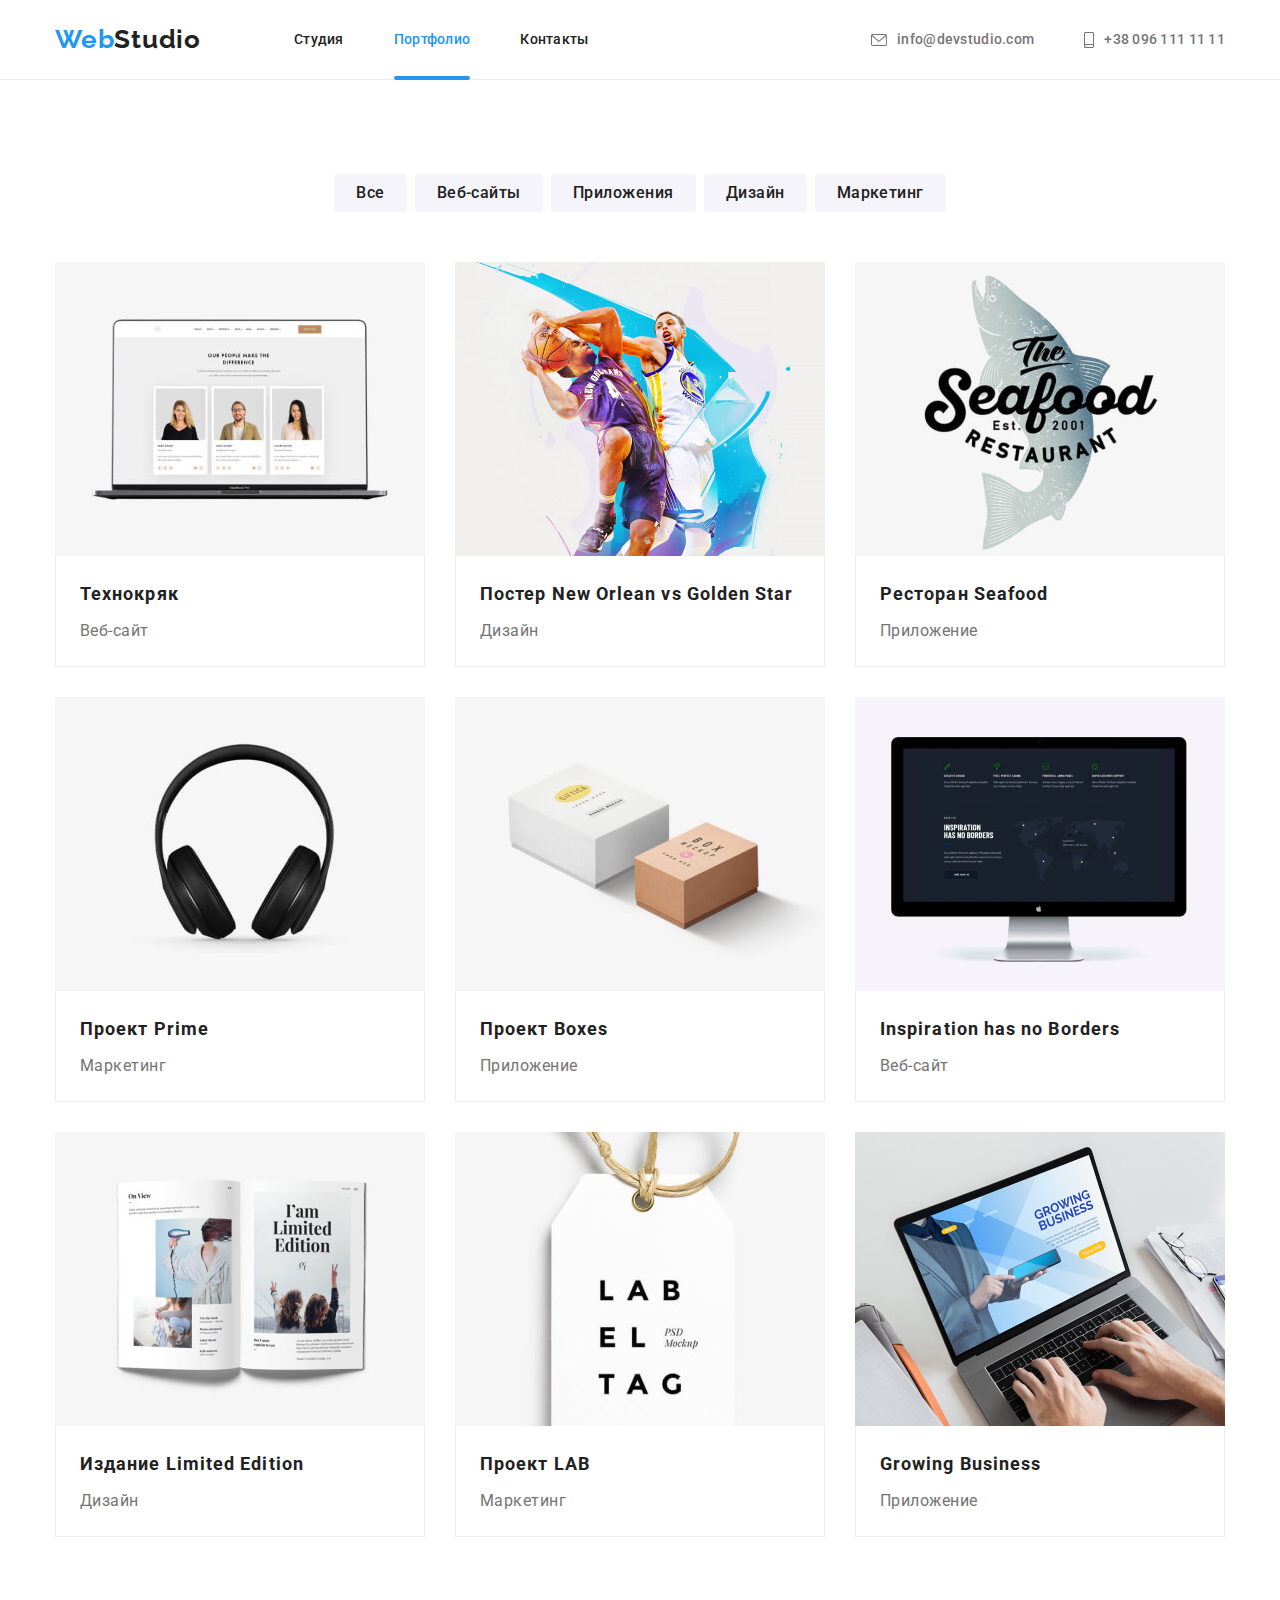
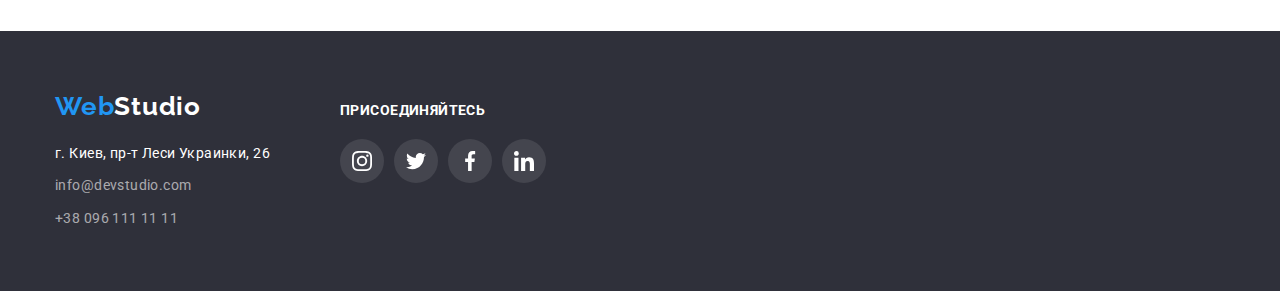
==== portfolio.html @ 80d7bf83 "Add files via upload" ====
<!DOCTYPE html>
<html lang="ru">

<head>
    <meta charset="UTF-8">
    <meta http-equiv="X-UA-Compatible" content="IE=edge">
    <meta name="viewport" content="width=device-width, initial-scale=1.0">
    <link rel="preconnect" href="https://fonts.googleapis.com">
    <link rel="preconnect" href="https://fonts.gstatic.com" crossorigin>
    <link
        href="https://fonts.googleapis.com/css2?family=Raleway:wght@700&family=Roboto:wght@400;500;700;900&display=swap"
        rel="stylesheet">
    <link rel="stylesheet"
        href="https://cdnjs.cloudflare.com/ajax/libs/modern-normalize/1.1.0/modern-normalize.min.css">
    <link rel="stylesheet" href="./css/styles.css">
    <title>Portfolio</title>
</head>

<body>

    <!-- Шапка сайта -->

    <Header class="header-border">
        <div class="container header-box">
            <a class="logo" href="./index.html">Web<span class="header-logo-studio">Studio</span></a>

            <!-- Навигация -->

            <nav class="navigation">
                <ul class="nav-list">
                    <li class="nav-list-item"><a class="navigate" href="./index.html">Студия</a></li>
                    <li class="nav-list-item"><a class="navigate current-portfolio"
                            href="./portfolio.html">Портфолио</a></li>
                    <li class="nav-list-item"><a class="navigate" href="./contacts.html">Контакты</a></li>
                </ul>
            </nav>
            <ul class="header-list">
                <li class="header-list-item">
                    <a class="header-mail" href="mailto:info@devstudio.com">info@devstudio.com
                        <svg class="header-icon-mail" width="16" height="12">
                            <use href="./images/icons.svg#envelope"></use>
                        </svg>
                    </a>
                </li>
                <li class="header-list-item">
                    <a class="header-tel" href="tel:+380961111111">+38 096 111 11 11
                        <svg class="header-icon-phone" width="10" height="16">
                            <use href="./images/icons.svg#smartphone"></use>
                        </svg>
                    </a>
                </li>
            </ul>
        </div>
    </Header>

    <!-- Основной контент -->

    <main>

        <section class="section">

            <!-- Кнопки -->
            <div class="container">
                <!-- скрытый заголовок -->
                <h1 class="portfolio-title">Портфолио наших работ</h1>

                <ul class="portfolio-filter">
                    <li class="portfolio-filter-item"><button class="filter-button" type="button">Все</button></li>
                    <li class="portfolio-filter-item"><button class="filter-button" type="button">Веб-сайты</button>
                    </li>
                    <li class="portfolio-filter-item"><button class="filter-button" type="button">Приложения</button>
                    </li>
                    <li class="portfolio-filter-item"><button class="filter-button" type="button">Дизайн</button></li>
                    <li class="portfolio-filter-item"><button class="filter-button" type="button">Маркетинг</button>
                    </li>
                </ul>

                <!-- Карточки -->

                <ul class="portfolio-cards">
                    <li class="portfolio-cards-item">
                        <a class="portfolio-card" href="">
                            <div class="portfolio-overlay-container">
                                <img src="./images/portfolio/technokryak.jpg" alt="Ноутбук с примером сайта" width="370"
                                    height="294">
                                <div class="card-overlay">
                                    <p class="portfolio-overlay-text">Ресурс предлагает комплексные предложения с разным
                                        уровнем функционала и сервисов.
                                        Все это позволит посетителю получить исчерпывающие сведения о компании или
                                        частном
                                        лице.
                                    </p>
                                </div>
                            </div>
                            <div class="portfolio-card-text-container">
                                <h2 class="card-title">Технокряк</h2>
                                <p class="card-text">Веб-сайт</p>
                            </div>
                        </a>
                    </li>

                    <li class="portfolio-cards-item">
                        <a class="portfolio-card" href="">
                            <div class="portfolio-overlay-container">
                                <img src="./images/portfolio/basketballists.jpg"
                                    alt="Баскетболисты в прыжке. Идёт борьба за мяч" width="370" height="294">
                                <div class="card-overlay">
                                    <p class="portfolio-overlay-text">Ресурс предлагает комплексные предложения с разным
                                        уровнем функционала и сервисов.
                                        Все это позволит посетителю получить исчерпывающие сведения о компании или
                                        частном
                                        лице.
                                    </p>
                                </div>
                            </div>
                            <div class="portfolio-card-text-container">
                                <h2 class="card-title">Постер New Orlean vs Golden Star</h2>
                                <p class="card-text">Дизайн</p>
                            </div>
                        </a>
                    </li>

                    <li class="portfolio-cards-item">
                        <a class="portfolio-card" href="">
                            <div class="portfolio-overlay-container">
                                <img src="./images/portfolio/seafood.jpg"
                                    alt="Крупная рыба и название ресторана &#34;Seafood&#34;" width="370" height="294">
                                <div class="card-overlay">
                                    <p class="portfolio-overlay-text">Ресурс предлагает комплексные предложения с разным
                                        уровнем функционала и сервисов.
                                        Все это позволит посетителю получить исчерпывающие сведения о компании или
                                        частном
                                        лице.
                                    </p>
                                </div>
                            </div>
                            <div class="portfolio-card-text-container">
                                <h2 class="card-title">Ресторан Seafood</h2>
                                <p class="card-text">Приложение</p>
                            </div>
                        </a>
                    </li>

                    <li class="portfolio-cards-item">
                        <a class="portfolio-card" href="">
                            <div class="portfolio-overlay-container">
                                <img src="./images/portfolio/headphones.jpg" alt="Наушники" width="370" height="294">
                                <div class="card-overlay">
                                    <p class="portfolio-overlay-text">Ресурс предлагает комплексные предложения с разным
                                        уровнем функционала и сервисов.
                                        Все это позволит посетителю получить исчерпывающие сведения о компании или
                                        частном
                                        лице.
                                    </p>
                                </div>
                            </div>
                            <div class="portfolio-card-text-container">
                                <h2 class="card-title">Проект Prime</h2>
                                <p class="card-text">Маркетинг</p>
                            </div>
                        </a>
                    </li>

                    <li class="portfolio-cards-item">
                        <a class="portfolio-card" href="">
                            <div class="portfolio-overlay-container">
                                <img src="./images/portfolio/boxes.jpg" alt="Две картонные коробки - белая и коричневая"
                                    width="370" height="294">
                                <div class="card-overlay">
                                    <p class="portfolio-overlay-text">Ресурс предлагает комплексные предложения с разным
                                        уровнем функционала и сервисов.
                                        Все это позволит посетителю получить исчерпывающие сведения о компании или
                                        частном
                                        лице.
                                    </p>
                                </div>
                            </div>
                            <div class="portfolio-card-text-container">
                                <h2 class="card-title">Проект Boxes</h2>
                                <p class="card-text">Приложение</p>
                            </div>
                        </a>
                    </li>

                    <li class="portfolio-cards-item">
                        <a class="portfolio-card" href="">
                            <div class="portfolio-overlay-container">
                                <img src="./images/portfolio/monitor.jpg" alt="Компьютерный монитор с примером сайта"
                                    width="370" height="294">
                                <div class="card-overlay">
                                    <p class="portfolio-overlay-text">Ресурс предлагает комплексные предложения с разным
                                        уровнем функционала и сервисов.
                                        Все это позволит посетителю получить исчерпывающие сведения о компании или
                                        частном
                                        лице.
                                    </p>
                                </div>
                            </div>
                            <div class="portfolio-card-text-container">
                                <h2 class="card-title">Inspiration has no Borders</h2>
                                <p class="card-text">Веб-сайт</p>
                            </div>
                        </a>
                    </li>

                    <li class="portfolio-cards-item">
                        <a class="portfolio-card" href="">
                            <div class="portfolio-overlay-container">
                                <img src="./images/portfolio/book.jpg" alt="Открытая книга с картинками и текстом"
                                    width="370" height="294">
                                <div class="card-overlay">
                                    <p class="portfolio-overlay-text">Ресурс предлагает комплексные предложения с разным
                                        уровнем функционала и сервисов.
                                        Все это позволит посетителю получить исчерпывающие сведения о компании или
                                        частном
                                        лице.
                                    </p>
                                </div>
                            </div>
                            <div class="portfolio-card-text-container">
                                <h2 class="card-title">Издание Limited Edition</h2>
                                <p class="card-text">Дизайн</p>
                            </div>
                        </a>
                    </li>

                    <li class="portfolio-cards-item">
                        <a class="portfolio-card" href="">
                            <div class="portfolio-overlay-container">
                                <img src="./images/portfolio/label.jpg" alt="Бирка с названием бренда &#34;LAB&#34;"
                                    width="370" height="294">
                                <div class="card-overlay">
                                    <p class="portfolio-overlay-text">Ресурс предлагает комплексные предложения с разным
                                        уровнем функционала и сервисов.
                                        Все это позволит посетителю получить исчерпывающие сведения о компании или
                                        частном
                                        лице.
                                    </p>
                                </div>
                            </div>
                            <div class="portfolio-card-text-container">
                                <h2 class="card-title">Проект LAB</h2>
                                <p class="card-text">Маркетинг</p>
                            </div>
                        </a>
                    </li>

                    <li class="portfolio-cards-item">
                        <a class="portfolio-card" href="">
                            <div class="portfolio-overlay-container">
                                <img src="./images/portfolio/notebookwithapp.jpg"
                                    alt="Ноутбук. На экране пример приложения" width="370" height="294">
                                <div class="card-overlay">
                                    <p class="portfolio-overlay-text">Ресурс предлагает комплексные предложения с разным
                                        уровнем функционала и сервисов.
                                        Все это позволит посетителю получить исчерпывающие сведения о компании или
                                        частном
                                        лице.
                                    </p>
                                </div>
                            </div>
                            <div class="portfolio-card-text-container">
                                <h2 class="card-title">Growing Business</h2>
                                <p class="card-text">Приложение</p>
                            </div>
                        </a>
                    </li>
                </ul>
            </div>
        </section>

    </main>

    <!-- Футер -->

    <footer class="footer">
        <div class="container footer-flex">
            <div>
                <a class="footer-logo" href="./index.html">Web<span class="footer-logo-studio">Studio</span></a>
                <!-- <img src="./images/Footer-bg.jpg" alt="Задний фон футера" width="1600"> -->
                <address>
                    <ul class="footer-list">
                        <li class="footer-list-item"><a class="location" href="https://goo.gl/maps/4drAFhD1oQaZ1hP96"
                                target="_blank">г.
                                Киев, пр-т
                                Леси
                                Украинки, 26</a>
                        </li>
                        <li class="footer-list-item"><a class="mail-footer"
                                href="mailto:info@devstudio.com">info@devstudio.com</a></li>
                        <li class="footer-list-item"><a class="tel-footer" href="tel:+380961111111">+38 096 111 11
                                11</a>
                        </li>
                    </ul>
                </address>
            </div>
            <div class="footer-join">
                <p class="footer-join-text">Присоединяйтесь</p>
                <ul class="footer-social-list">
                    <li>
                        <a class="footer-social-link" href="">
                            <svg width="20" height="20">
                                <use href="./images/icons.svg#instagram-footer"></use>
                            </svg>
                        </a>
                    </li>
                    <li>
                        <a class="footer-social-link" href="">
                            <svg width="20" height="20">
                                <use href="./images/icons.svg#twitter-footer"></use>
                            </svg>
                        </a>
                    </li>
                    <li>
                        <a class="footer-social-link" href="">
                            <svg width="20" height="20">
                                <use href="./images/icons.svg#facebook-footer"></use>
                            </svg>
                        </a>
                    </li>
                    <li>
                        <a class="footer-social-link" href="">
                            <svg width="20" height="20">
                                <use href="./images/icons.svg#linkedin-footer"></use>
                            </svg>
                        </a>
                    </li>
                </ul>
            </div>
        </div>

    </footer>
</body>

</html>
---- css/styles.css ----
:root {
    --main-text-color: #212121;
    --second-text-color: #757575;
    --third-text-color: #ffffff;
    --color-logo: #2196F3;

    --border-color: 1px solid #EEEEEE;
    --border-color-hover: #2196F3;

    --bg-color-main: #2F303A;
    --bg-color-second: #F5F4FA;
    --bg-color-third: #ffffff;
    --bg-color-hero: #c4c4c4;
    --bg-color-footer-social: rgba(255, 255, 255, 0.1);

    --hover-color: #2196F3;
    --focus-color: #2196F3;
    
    --hero-button-color: #2196F3;
    --hero-button-hover-color: #188CE8;
    --hero-button-focus-color: #188CE8;
    
    --second-text-color-buttons: #ffffff;
    --bg-color-filter-buttons: #F5F4FA;

    --main-font: 'Roboto';
    --logo-font: 'Raleway';

    --icon-fill-color: #AFB1B8;
    --icon-hover-fill-color: #ffffff;

    --transition-timing-function: cubic-bezier(0.4, 0, 0.2, 1);

}

h1, h2, h3, p {
   margin: 0;
}

ul, ol {
    margin: 0;
    padding-left: 0;
    list-style: none;
}

body {
    font-family: var(--main-font), sans-serif;
    color: var(--main-text-color);

    /* padding-top: 80px; */
}

img {
    max-width: 100%;
    height: auto;
    display: block;
}

/* Header */

.header-border {
    background-color: #ffffff;
    border-bottom: 1px solid #ECECEC;

    /* position: fixed;
    width: 100%;
    top: 0;
    left: 0;
    z-index: 1; */

    /* opacity: 0.5; */
}

.container {
    width: 1200px;
    
    padding-left: 15px;
    padding-right: 15px;
    margin-left: auto;
    margin-right: auto;

    /* outline: 1px solid blue; */
}

.header-box {
    display: flex;
}

.navigation {
    margin-left: 93px;
}

.nav-list {
    display: flex;
    
    margin-top: 0;
    margin-bottom: 0;
    padding-left: 0;
}

.nav-list-item {
    position: relative;
}

.nav-list .nav-list-item + .nav-list-item {
    margin-left: 50px;
}


.logo {
    font-family: var(--logo-font);
    font-weight: 700;
    font-size: 26px;
    line-height: 1.19;
    letter-spacing: 0.03em;
    color: var(--color-logo);
    text-decoration: none;

    padding-top: 24px;
    padding-bottom: 24px;
}

.header-logo-studio {
    color: var(--main-text-color);
    text-decoration: none;
}

.navigate {
    font-weight: 500;
    font-size: 14px;
    line-height: 1.14;
    letter-spacing: 0.02em;
    color: var(--main-text-color);
    text-decoration: none;

    display: block;
    padding-top: 32px;
    padding-bottom: 31px;

    transition:
    color 250ms var(--transition-timing-function);
}

.navigate:hover {
    color: var(--hover-color);
}

.navigate:focus {
    color: var(--focus-color);
}

.current-studio {
    color: var(--hover-color);
}

.current-studio::after {
    content: "";

    position: absolute;
    bottom: -1px;
    left: 0;

    display: block;
    width: 100%;
    height: 4px;
               
    background: var(--hover-color);
    border-radius: 2px;
}

.header-list {
    display: flex;

    padding-left: 0;
    margin-top: 0;
    margin-right: 0;
    margin-bottom: 0;
    margin-left: auto;
}

.header-list-item+.header-list-item {
    margin-left: 50px;
}

.header-mail {
    display: flex;
    flex-direction: row-reverse;
    align-content: center;
    font-weight: 500;
    font-size: 14px;
    line-height: 1.14;
    letter-spacing: 0.02em;
    color: var(--second-text-color);
    text-decoration: none;

    padding-top: 32px;
    padding-bottom: 31px;

    transition:
    color 250ms var(--transition-timing-function);
}

.header-icon-mail {
    fill: currentColor;
    align-self: center;
    justify-self: center;
        
    margin-right: 10px;
}

.header-icon-phone {
    fill: currentColor;
    margin-right: 10px;
}

.header-mail:hover {
    color: var(--hover-color);
}

.header-mail:focus {
    color: var(--focus-color);
}

.header-tel {
    font-weight: 500;
    font-size: 14px;
    line-height: 1.14;
    letter-spacing: 0.02em;
    color: var(--second-text-color);
    text-decoration: none;

    display: flex;
    flex-direction: row-reverse;
    padding-top: 32px;
    padding-bottom: 31px;

    transition:
    color 250ms var(--transition-timing-function);
}

.header-tel:hover {
    color: var(--hover-color);
}

.header-tel:focus {
    color: var(--focus-color);
}

/* Main */


/* Hero */

/* .hero {
    background-color: var(--bg-color-hero);
    text-align: center;
    
    background-image: url(../images/hero-overlay.png), 
    url(../images/hero.jpg);
    background-repeat: no-repeat;
    background-size: contain;
    background-position: center;

    padding-top: 200px;
    padding-bottom: 200px;
} */

.hero {
    max-width: 1600px;
    background-color: var(--bg-color-hero);
    text-align: center;

    background-image: linear-gradient(
        to right,
        rgba(47, 48, 58, 0.4), rgba(47, 48, 58, 0.4)), url(../images/hero.jpg);
    background-repeat: no-repeat;
    background-size: cover;
    background-position: center;

    margin-right: auto;
    margin-left: auto;
    padding-top: 200px;
    padding-bottom: 200px;
}

.hero-title {
    font-weight: 900;
    font-size: 44px;
    line-height: 1.36;
    letter-spacing: 0.06em;
    text-transform: uppercase;
    color: var(--third-text-color);
    text-shadow: 0px 4px 4px rgba(0, 0, 0, 0.25);
    
    margin: 0 0 30px;
}

.hero-button {
    font-family: var(--main-font);
    background-color: var(--hero-button-color);
    border-radius: 4px;
    border: 0px;
    font-weight: 700;
    font-size: 16px;
    line-height: 1.87;
    letter-spacing: 0.06em;
    color: var(--third-text-color);    
    cursor: pointer;
    box-shadow: 0px 4px 4px rgba(0, 0, 0, 0.15);

    padding: 10px 32px;

    transition:
    background-color 250ms var(--transition-timing-function),
    box-shadow 250ms var(--transition-timing-function);
}

.hero-button:hover {
    background-color: var(--hero-button-hover-color);
    box-shadow: 0px 4px 4px rgba(0, 0, 0, 0.15);
}

.hero-button:focus {
    background-color: var(--hero-button-focus-color);
    box-shadow: 0px 4px 4px rgba(0, 0, 0, 0.15);
}

.backdrop {
    position: fixed;
    top: 0;
    left: 0;
    width: 100%;
    height: 100%;
    background-image: linear-gradient(rgba(0, 0, 0, 0.2), rgba(0, 0, 0, 0.2));
    z-index: 999;
    opacity: 1;

    transition:
    opacity 250ms var(--transition-timing-function),
    visibility 250ms var(--transition-timing-function);     
}

.is-hidden {
    opacity: 0;
    pointer-events: none;
    visibility: hidden;
}

.modal {
    position: absolute;
    top: 50%;
    left: 50%;
    transform: translate(-50%, -50%);

    min-width: 528px;
    min-height: 581px;
    background-color: var(--bg-color-third);
    box-shadow: 0px 1px 3px rgba(0, 0, 0, 0.12), 0px 1px 1px rgba(0, 0, 0, 0.14), 0px 2px 1px rgba(0, 0, 0, 0.2);
    border-radius: 4px; 

    opacity: 1;

    transform: translate(-50%, -50%) scale(1, 1);
    transition: transform 400ms var(--transition-timing-function),
    opacity 250ms var(--transition-timing-function),
    visibility 250ms var(--transition-timing-function);

}
    
.backdrop.is-hidden .modal {
    opacity: 0;
    transform: translate(-50%, -50%) scale(0, 0);
}

/* @keyframes modal {
    0% {
        transform: translateY(100%);
    }

    50% {
        transform: translateY(50%);
    }

    100% {
        transform: translateY(100%);
    }
} */

.button-close {
    position: absolute;
    top: 8px;
    right: 8px;

    display: inline-flex;
    justify-content: center;
    align-items: center;

    width: 30px;
    height: 30px;
    background-color: var(--bg-color-third);
    border: 1px solid rgba(0, 0, 0, 0.1);
    border-radius: 50%;
    cursor: pointer;
}


/* Особенности */

.section {
    padding-top: 94px;
    padding-bottom: 94px;
    /* outline: 1px solid blue; */
}

.features-title-hidden {
    /* display: none; */
    width: 1px;
    height: 1px;
    margin: -1px;
    border: 0;
    padding: 0;
    white-space: nowrap;
    clip-path: inset(100%);
    clip: rect(0 0 0 0);
    overflow: hidden;
    position: absolute;    
}

.features-list {
    display: flex;

    padding-left: 0;
    margin-top: 0;
    margin-bottom: 0;
}


/* .features-list-item + .features-list-item {
    margin-left: 30px;
} */

.features-list-item {
    width: calc((100%-90px) / 4);
    margin-left: 30px;
}

.features-list-item:first-child {
    margin-left: 0;
}

/* .features-list-item:last-child {
    padding-right: 12px;
} */

.icon-features-container {
    display: flex;
    height: 120px;
    background-color: var(--bg-color-second);

    align-items: center;
    justify-content: center;
    margin-bottom: 30px;
}

.icon-fetures {
    
}

.features-subtitle {
    font-size: 14px;
    line-height: 1.14;
    letter-spacing: 0.03em;
    text-transform: uppercase;
    color: var(--main-text-color);

    margin-top: 0;
    margin-bottom: 10px;
}

.features-text {
    font-size: 14px;
    line-height: 1.71;
    letter-spacing: 0.03em;
    color: var(--second-text-color);
}



/* =========== Чем мы занимаемся ==========*/

.worksheet-section {
    padding-top: 0;
}

.worksheet-title {
    font-size: 36px;
    line-height: 1.16;
    letter-spacing: 0.03em;

    margin-top: 0;
    margin-bottom: 50px;
    text-align: center;
}

.worksheet-list {
    display: flex;

    padding-left: 0;
    margin-top: 0;
    margin-bottom: 0;
    margin-left: auto;
    margin-right: auto;
    justify-content: space-between;
}

.worksheet-list-item {
   position: relative; 
}

.worksheet-list-item-overlay {
    position: absolute;
    bottom: 0;
    left: 0;

    display: flex;
    width: 100%;
    height: 70px;
    align-items: center;
    justify-content: center;
    /* padding-top: 27px;
    padding-bottom: 27px; */

    background-image: linear-gradient(rgba(47, 48, 58, 0.8), rgba(47, 48, 58, 0.8));         
}

.worksheet-text-overlay {
    text-transform: uppercase;
    font-weight: 700;
    font-size: 14px;
    line-height: 1.15;
    letter-spacing: 0.03em;
    color: var(--third-text-color);
}

/* ========= Наша команда ========= */

.team {
    background-color: var(--bg-color-second);
    
}


.team-title {
    font-size: 36px;
    line-height: 1.16;
    letter-spacing: 0.03em;

    margin-top: 0;
    margin-bottom: 50px;
    text-align: center;
}

.team-list {
    display: flex;
    padding-left: 0;
    margin-top: 0;
    margin-bottom: 0;
    margin-left: auto;
    margin-right: auto;
    
    text-align: center;
}

.team-list-item {
    background-color: var(--bg-color-third);
    box-shadow: 0px 1px 3px rgba(0, 0, 0, 0.12), 0px 1px 1px rgba(0, 0, 0, 0.14), 0px 2px 1px rgba(0, 0, 0, 0.2);
    border-radius: 0px 0px 4px 4px;
}

.team-list-item + .team-list-item {
    margin-left: 30px;
}

.team-list-item:first-child {
    margin-left: 0;
}

.team-title-text-container {
    padding-top: 30px;
    padding-bottom: 28px;
}

.team-names-title {
    font-weight: 500;
    font-size: 16px;
    line-height: 1.18;
    letter-spacing: 0.03em;
    filter: drop-shadow(0px 4px 4px rgba(0, 0, 0, 0.25));

    /* margin-top: 30px; */
    margin-bottom: 10px;
}

.team-text {
    font-size: 16px;
    line-height: 1.18;
    letter-spacing: 0.03em;
    color: var(--second-text-color);
    filter: drop-shadow(0px 4px 4px rgba(0, 0, 0, 0.25));

    margin-top: 0;
    margin-bottom: 16px;
}

.team-social-list {
    gap: 10px;
    display: flex;
    justify-content: center;
}

.social-link {
    fill: var(--icon-fill-color);
    display: flex;
    height: 44px;
    width: 44px;
    background-color: var(--bg-color-third);
    border-radius: 50%;
    justify-content: center;
    align-items: center;

    transition:
    background-color 250ms var(--transition-timing-function),
    fill 250ms var(--transition-timing-function);
}

.social-link:hover {
    background-color: var(--hover-color);
    fill: var(--second-text-color-buttons);
}

.social-link:focus {
    background-color: var(--hover-color);
    fill: var(--second-text-color-buttons);
}

/* ========== Clients ========== */

.clients-title {
    line-height: 1.16;
    letter-spacing: 0.03em;

    margin-top: 0;
    margin-bottom: 50px;
    text-align: center;
    font-size: 36px;
}

.clients-list {
    display: flex;
    justify-content: space-between;
}

.clients-link {
    display: flex;
    width: 170px;
    height: 92px;
    align-items: center;
    justify-content: center;
    
    border-radius: 4px;
    border: 1px solid;
    border-color: #AFB1B8;

    fill: var(--icon-fill-color);

    transition: 
    border-color 250ms var(--transition-timing-function), 
    fill 250ms var(--transition-timing-function);
}

.clients-link:hover {
    fill: var(--hover-color);
    border-color: var(--hover-color);
}

.clients-link:focus {
    fill: var(--hover-color);
    border-color: var(--hover-color);
}

/* ========== Footer ========== */

.footer {
    background-color: var(--bg-color-main);
    padding-top: 60px;
    padding-bottom: 60px;
}

.footer-logo {
    font-family: var(--logo-font);
    font-weight: 700;
    font-size: 26px;
    line-height: 1.19;
    letter-spacing: 0.03em;
    color: var(--color-logo);
    /* margin: 24px 93px auto 215px; */
    text-decoration: none;

    margin-bottom: 20px;
    display: inline-block;
    /* outline: 1px solid red; */
}

.footer-logo-studio {
    color: var(--third-text-color);
    text-decoration: none;
}

.footer-list {
    display: inline-block;

    padding-left: 0;
    margin-top: 0;
    margin-bottom: 0;

    /* outline: 1px solid blue; */
}

.footer-list-item:not(:last-child) {
    margin-bottom: 9px;
}

.location {
    text-decoration: none;
    font-style: normal;
    font-size: 14px;
    line-height: 1.71;
    letter-spacing: 0.03em;
    color: var(--third-text-color);

    transition:
    color 250ms var(--transition-timing-function);
}

.location:hover {
    color: var(--hover-color);
}

.location:focus {
    color: var(--focus-color);
}

.mail-footer {
    font-style: normal;
    font-size: 14px;
    line-height: 1.71;
    letter-spacing: 0.03em;
    color: rgba(255, 255, 255, 0.6);
    text-decoration: none;

    transition:
    color 250ms var(--transition-timing-function);
}

.mail-footer:hover {
    color: var(--hover-color);
}

.mail-footer:focus {
    color: var(--focus-color);
}

.tel-footer {
    font-style: normal;
    font-size: 14px;
    line-height: 1.71;
    letter-spacing: 0.03em;
    color: rgba(255, 255, 255, 0.6);
    text-decoration: none

    transition:
    color 250ms var(--transition-timing-function);
}

.tel-footer:hover {
    color: var(--hover-color);
}

.tel-footer:focus {
    color: var(--focus-color);
}

.footer-flex {
    display: flex;
    align-items: baseline;
}

.footer-join {
    margin-left: 70px;

}

.footer-join-text {
    font-family: 'Roboto';
    font-style: normal;
    font-weight: 700;
    font-size: 14px;
    line-height: 1.14;
    letter-spacing: 0.03em;
    text-transform: uppercase;
    color: var(--third-text-color);
    
    margin-bottom: 20px;
}

.footer-social-list {
    display: flex;   
    width: 206px; 
    justify-content: space-between;
}

.footer-social-link {
    display: flex;
    width: 44px;
    background-color: var(--bg-color-footer-social);
    border-radius: 50%;
    justify-content: center;
    align-items: center;
    height: 44px;

    transition:
    background-color 250ms var(--transition-timing-function);
}

.footer-social-link:hover {
    background-color: var(--hover-color);
}

.footer-social-link:focus {
    background-color: var(--hover-color);
}




/* ====== Классы для портфолио ====== */

.current-portfolio {
    color: var(--hover-color);
}

.current-portfolio::after {
    content: "";

    position: absolute;
    bottom: -1px;
    left: 0;

    display: block;
    width: 100%;
    height: 4px;      
    
    background: var(--hover-color);
    border-radius: 2px;
}

.portfolio-title {
    /* display: none; */
    height: 1px;
    margin: -1px;
    border: 0;
    padding: 0;
    white-space: nowrap;
    clip-path: inset(100%);
    clip: rect(0 0 0 0);
    overflow: hidden;
    position: absolute;
    width: 1px;
}

.portfolio-filter {
    display: flex;
    justify-content: center;

    margin-top: 0;
    margin-bottom: 50px;
}

/* Кнопки портфолио */
.filter-button {
    border: 0px;
    background-color: var(--bg-color-filter-buttons);
    border-radius: 4px;
    font-family: var(--main-font);
    font-weight: 500;
    font-size: 16px;
    line-height: 1.62;
    letter-spacing: 0.03em;
    color: var(--main-text-color);
    cursor: pointer;
    
    display: block;
    padding: 6px 22px;

    transition:
    background-color 250ms var(--transition-timing-function),
    color 250ms var(--transition-timing-function),
    box-shadow 250ms var(--transition-timing-function);

}

.portfolio-filter-item + .portfolio-filter-item {
    padding-right: 0;
    margin-left: 8px;
}

.filter-button:hover {
    background-color: var(--hover-color);
    color: var(--second-text-color-buttons);    
    box-shadow: 0px 3px 1px rgba(0, 0, 0, 0.1), 0px 1px 2px rgba(0, 0, 0, 0.08), 0px 2px 2px rgba(0, 0, 0, 0.12);
}

.filter-button:focus {
    background-color: var(--focus-color);
    color: var(--second-text-color-buttons);
    box-shadow: 0px 3px 1px rgba(0, 0, 0, 0.1), 0px 1px 2px rgba(0, 0, 0, 0.08), 0px 2px 2px rgba(0, 0, 0, 0.12);
}

.portfolio-cards {
    display: flex;
    flex-wrap: wrap;

    margin-top: 0;
    margin-bottom: 0;
}

.portfolio-cards-item {
    width: calc((100% - 60px) / 3);
    margin-right: 30px;
    margin-bottom: 30px;    
}

.portfolio-cards-item:nth-child(3n) {
    margin-right: 0;
}

.portfolio-cards-item:nth-last-child(-n+3) {
    margin-bottom: 0;
}
 
.portfolio-card {
    display: inline-block;
    text-decoration: none;

    transition:
    box-shadow 250ms var(--transition-timing-function);
}

.portfolio-card:hover {
    box-shadow: 
    0px 1px 1px rgba(0, 0, 0, 0.12),
    0px 4px 4px rgba(0, 0, 0, 0.06),
    1px 4px 6px rgba(0, 0, 0, 0.16);
}

.portfolio-card:focus {
    box-shadow: 
    0px 1px 1px rgba(0, 0, 0, 0.12),
    0px 4px 4px rgba(0, 0, 0, 0.06),
    1px 4px 6px rgba(0, 0, 0, 0.16);
}

.portfolio-overlay-container {
    position: relative;
    overflow: hidden;
}

.card-overlay {
    position: absolute;
    top: 0;
    left: 0;
    width: 100%;
    padding: 63px 24px;
    background-color: rgba(33, 150, 243, 0.9);

    transform: translateY(100%);
    transition: transform 250ms var(--transition-timing-function);
}

.portfolio-overlay-text {
    font-size: 18px;
    line-height: 1.56;
    letter-spacing: 0.03em;
    color: var(--third-text-color);
}

.portfolio-card:hover .card-overlay {
    transform: translateY(0);
}

.portfolio-card:focus .card-overlay {
    transform: translateY(0);
}

.card-title {
    font-size: 18px;
    line-height: 2;
    letter-spacing: 0.06em;
    color: var(--main-text-color);

    margin-bottom: 4px;
}

.card-text {
    font-size: 16px;
    line-height: 1.87;
    letter-spacing: 0.03em;
    color: var(--second-text-color);

    margin-top: 0;
}

.portfolio-card-text-container {
    padding: 20px 24px;
    background-color: var(--bg-color-third);
    border-bottom: var(--border-color);
    border-right: var(--border-color);
    border-left: var(--border-color);
}




/* ========Contacts======== */

.map {
    border: 1px solid black;
}
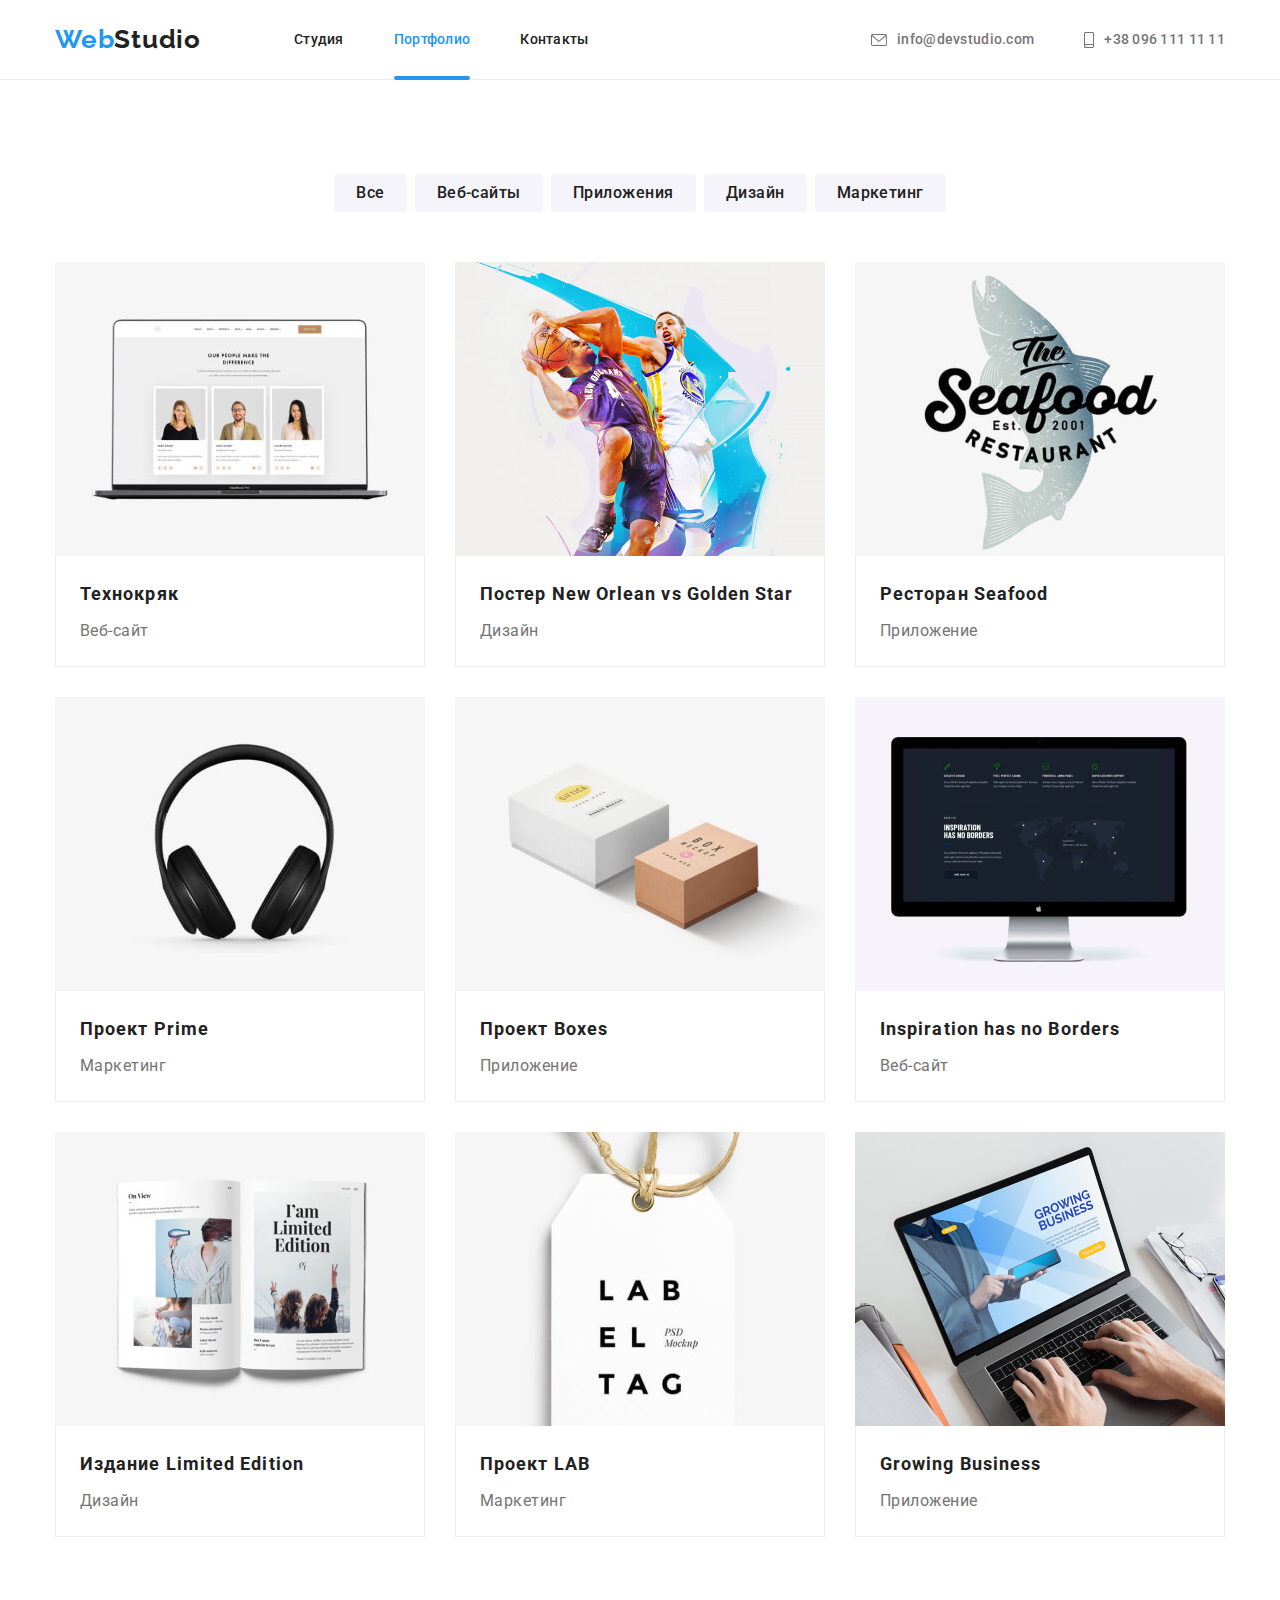
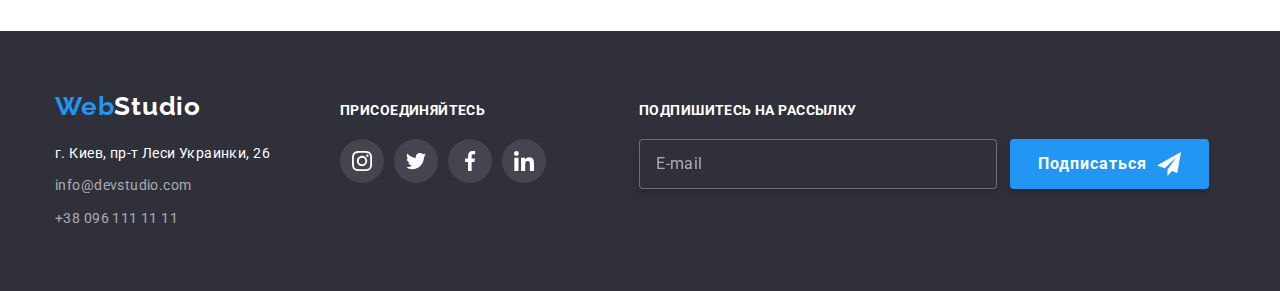
==== commit f59c0088: "Добавляет формы" ====
--- a/portfolio.html
+++ b/portfolio.html
@@ -275,6 +275,9 @@
 
     <footer class="footer">
         <div class="container footer-flex">
+
+            <!-- Контакты -->
+
             <div>
                 <a class="footer-logo" href="./index.html">Web<span class="footer-logo-studio">Studio</span></a>
                 <!-- <img src="./images/Footer-bg.jpg" alt="Задний фон футера" width="1600"> -->
@@ -294,6 +297,9 @@
                     </ul>
                 </address>
             </div>
+
+            <!-- Социальные сети -->
+
             <div class="footer-join">
                 <p class="footer-join-text">Присоединяйтесь</p>
                 <ul class="footer-social-list">
@@ -327,6 +333,25 @@
                     </li>
                 </ul>
             </div>
+
+            <!-- Подписка -->
+
+            <form class="footer-subscribe-form">
+                <!-- <p class="footer-subscribe-text">Подпишитесь на рассылку</p> -->
+                <div class="footer-form-container">
+                    <label for="subscribe-mail" class="footer-subscribe-label">Подпишитесь на рассылку</label>
+                    <!-- Растянул лэйбл, чтобы не промазал пользователь и автофокус в поле инпута сработал -->
+                    <div class="footer-form-wrapper">
+                        <input type="email" name="email" id="subscribe-mail" placeholder="E-mail">
+                        <button type="submit" class="footer-subscribe-button">Подписаться
+                            <svg class="footer-subscribe-icon" width="24" height="24">
+                                <use href="./images/icons.svg#footer-button-subscribe"></use>
+                            </svg>
+                        </button>
+                    </div>
+                </div>
+
+            </form>
         </div>
 
     </footer>
--- a/css/styles.css
+++ b/css/styles.css
@@ -401,7 +401,166 @@
     border: 1px solid rgba(0, 0, 0, 0.1);
     border-radius: 50%;
     cursor: pointer;
-}
+
+    transition:
+    fill 250ms var(--transition-timing-function);
+}
+
+.button-close:hover {
+    fill: var(--hover-color);
+}
+
+.modal-form {
+    width: 448px;
+    margin-left: auto;
+    margin-right: auto;
+    padding-top: 40px;
+    padding-bottom: 40px;
+
+    text-align: left;
+}
+
+.modal-form-text {
+    margin-bottom: 12px;
+
+    font-weight: 700;
+    font-size: 20px;
+    line-height: 23px;
+    text-align: center;
+    letter-spacing: 0.03em;
+    color: var(--main-text-color);
+}
+
+.modal-form-container {
+    display: flex;
+    flex-direction: column;
+    padding: 0;
+    margin-left: auto;
+    margin-right: auto;
+}
+
+.modal-field-container {
+    margin-bottom: 10px;
+}
+
+.modal-form-label {
+    font-size: 12px;
+    line-height: 1.17;
+    letter-spacing: 0.01em;
+    color: var(--second-text-color);
+
+    margin-bottom: 4px;
+}
+
+.modal-form-input {
+    margin: 0 auto;
+    padding-top: 12px;
+    padding-bottom: 12px;
+    width: 100%;
+
+    text-indent: 42px;
+
+    border: 1px solid rgba(33, 33, 33, 0.2);
+    border-radius: 4px;
+    outline-color: var(--focus-color);
+}
+
+.modal-form-input:hover {
+    border-color: var(--hover-color);
+}
+
+.modal-form-input:focus {
+    border-color: var(--focus-color);
+}
+
+.modal-textarea-container {
+    margin-bottom: 20px;
+}
+
+.modal-textarea {
+    margin: 0;
+    padding: 12px 16px;
+    resize: none;
+    width: 100%;
+    height: 120px;
+
+    border: 1px solid rgba(33, 33, 33, 0.2);
+    border-radius: 4px;
+    outline-color: var(--focus-color);
+}
+
+.modal-textarea:hover {
+    border-color: var(--hover-color);
+}
+
+.modal-textarea:focus {
+    border-color: var(--hover-color);
+}
+
+.modal-form-container textarea::placeholder {
+    font-size: 14px;
+    line-height: 16px;
+    letter-spacing: 0.01em;
+    color: rgba(117, 117, 117, 0.5);
+}
+
+.modal-checkbox-container {
+    display: flex;
+    width: 423px;
+    margin-right: auto;
+    margin-left: auto;
+
+    margin-bottom: 30px;
+}
+
+.modal-checkbox-input {
+    margin-right: 7px;
+}
+
+.modal-checkbox-label {
+    font-size: 14px;
+    line-height: 1.72;
+    letter-spacing: 0.03em;
+    color: var(--second-text-color);   
+}
+
+.form-contarct {
+    color: var(--focus-color);
+}
+
+.modal-form-button {
+    display: flex;
+
+    margin-right: auto;
+    margin-left: auto;
+    padding: 10px 55px;
+
+    background-color: var(--hero-button-color);
+    font-weight: 700;
+    font-size: 16px;
+    line-height: 1.875;    
+    letter-spacing: 0.06em;
+    box-shadow: 0px 4px 4px rgba(0, 0, 0, 0.15);
+    border-radius: 4px;
+    border: 0;
+    cursor: pointer;
+    color: var(--second-text-color-buttons);
+
+    transition: 
+    background-color 250ms var(--transition-timing-function);
+    /* box-shadow 250ms var(--transition-timing-function); */
+}
+
+.modal-form-button:hover {
+    background-color: var(--hero-button-hover-color);
+    /* box-shadow: 0px 1px 3px rgba(0, 0, 0, 0.12), 0px 1px 1px rgba(0, 0, 0, 0.14), 0px 2px 1px rgba(0, 0, 0, 0.2); */
+}
+
+.modal-form-button:focus {
+    background-color: var(--hero-button-hover-color);
+    /* box-shadow: 0px 1px 3px rgba(0, 0, 0, 0.12), 0px 1px 1px rgba(0, 0, 0, 0.14), 0px 2px 1px rgba(0, 0, 0, 0.2); */
+}
+
 
 
 /* Особенности */
@@ -840,10 +999,120 @@
     background-color: var(--hover-color);
 }
 
+.footer-subscribe-form {
+    width: 570px;
+    margin-left: 93px;
+}
+
+/* .footer-subscribe-text {
+    color: var(--third-text-color);
+    text-transform: uppercase;
+    font-weight: 700;
+    font-size: 14px;
+    line-height: 1.14;
+    letter-spacing: 0.03em;
+
+    margin-bottom: 20px;
+} */
+
+.footer-subscribe-label {
+    display: inline-block;
+    color: var(--third-text-color);
+    text-transform: uppercase;
+    font-weight: 700;
+    font-size: 14px;
+    line-height: 1.14;
+    letter-spacing: 0.03em;
+
+    padding-bottom: 20px;
+}
+
+.footer-form-container input {
+    padding: 15px 0;
+    margin: 0;
+    width: 358px;
+
+    border: 1px solid rgba(255, 255, 255, 0.3);
+    filter: drop-shadow(0px 4px 4px rgba(0, 0, 0, 0.15));
+    border-radius: 4px;
+    background-color: var(--bg-color-main);
+    color: var(--third-text-color);
+    text-indent: 16px;
+    outline-color: var(--focus-color);
+    outline-width: 0;
+
+    transition:
+    border-color 250ms var(--transition-timing-function)
+}
+
+.footer-form-container input:hover, 
+.footer-form-container input:focus {
+    border-color: var(--focus-color);
+}
+
+.footer-form-wrapper {
+    display: flex;
+    justify-content: space-between;
+}
+
+.footer-form-wrapper input::placeholder {
+    font-size: 16px;
+    line-height: 1.25;
+    letter-spacing: 0.03em;
+    color: rgba(255, 255, 255, 0.6);
+}
+
+.footer-subscribe-button {  
+    position: relative;
+
+    padding: 10px 62px 10px 28px;
+
+    display: inline-flex;
+    align-items: center;
+    text-align: center;
+    cursor: pointer;
+
+    font-family: var(--main-font);
+    background-color: var(--hero-button-color);
+    border-radius: 4px;
+    border: 0px;
+    font-weight: 700;
+    font-size: 16px;
+    line-height: 1.87;
+    letter-spacing: 0.06em;
+    color: var(--third-text-color);
+    box-shadow: 0px 4px 4px rgba(0, 0, 0, 0.15);
+        
+    transition:
+    background-color 250ms var(--transition-timing-function);
+    /* box-shadow 250ms var(--transition-timing-function);     */
+}
+
+.footer-subscribe-icon {
+    position: absolute;
+    right: 28px;
+}
+
+
+.footer-subscribe-button:hover {
+    background-color: var(--hero-button-hover-color);
+    /* box-shadow: 0px 1px 3px rgba(0, 0, 0, 0.12), 0px 1px 1px rgba(0, 0, 0, 0.14), 0px 2px 1px rgba(0, 0, 0, 0.2); */
+}
+
+.footer-subscribe-button:focus {
+    background-color: var(--hero-button-hover-color);
+    /* box-shadow: 0px 1px 3px rgba(0, 0, 0, 0.12), 0px 1px 1px rgba(0, 0, 0, 0.14), 0px 2px 1px rgba(0, 0, 0, 0.2);     */
+}
+
+
 
 
 
 /* ====== Классы для портфолио ====== */
+
+
+
+
 
 .current-portfolio {
     color: var(--hover-color);
